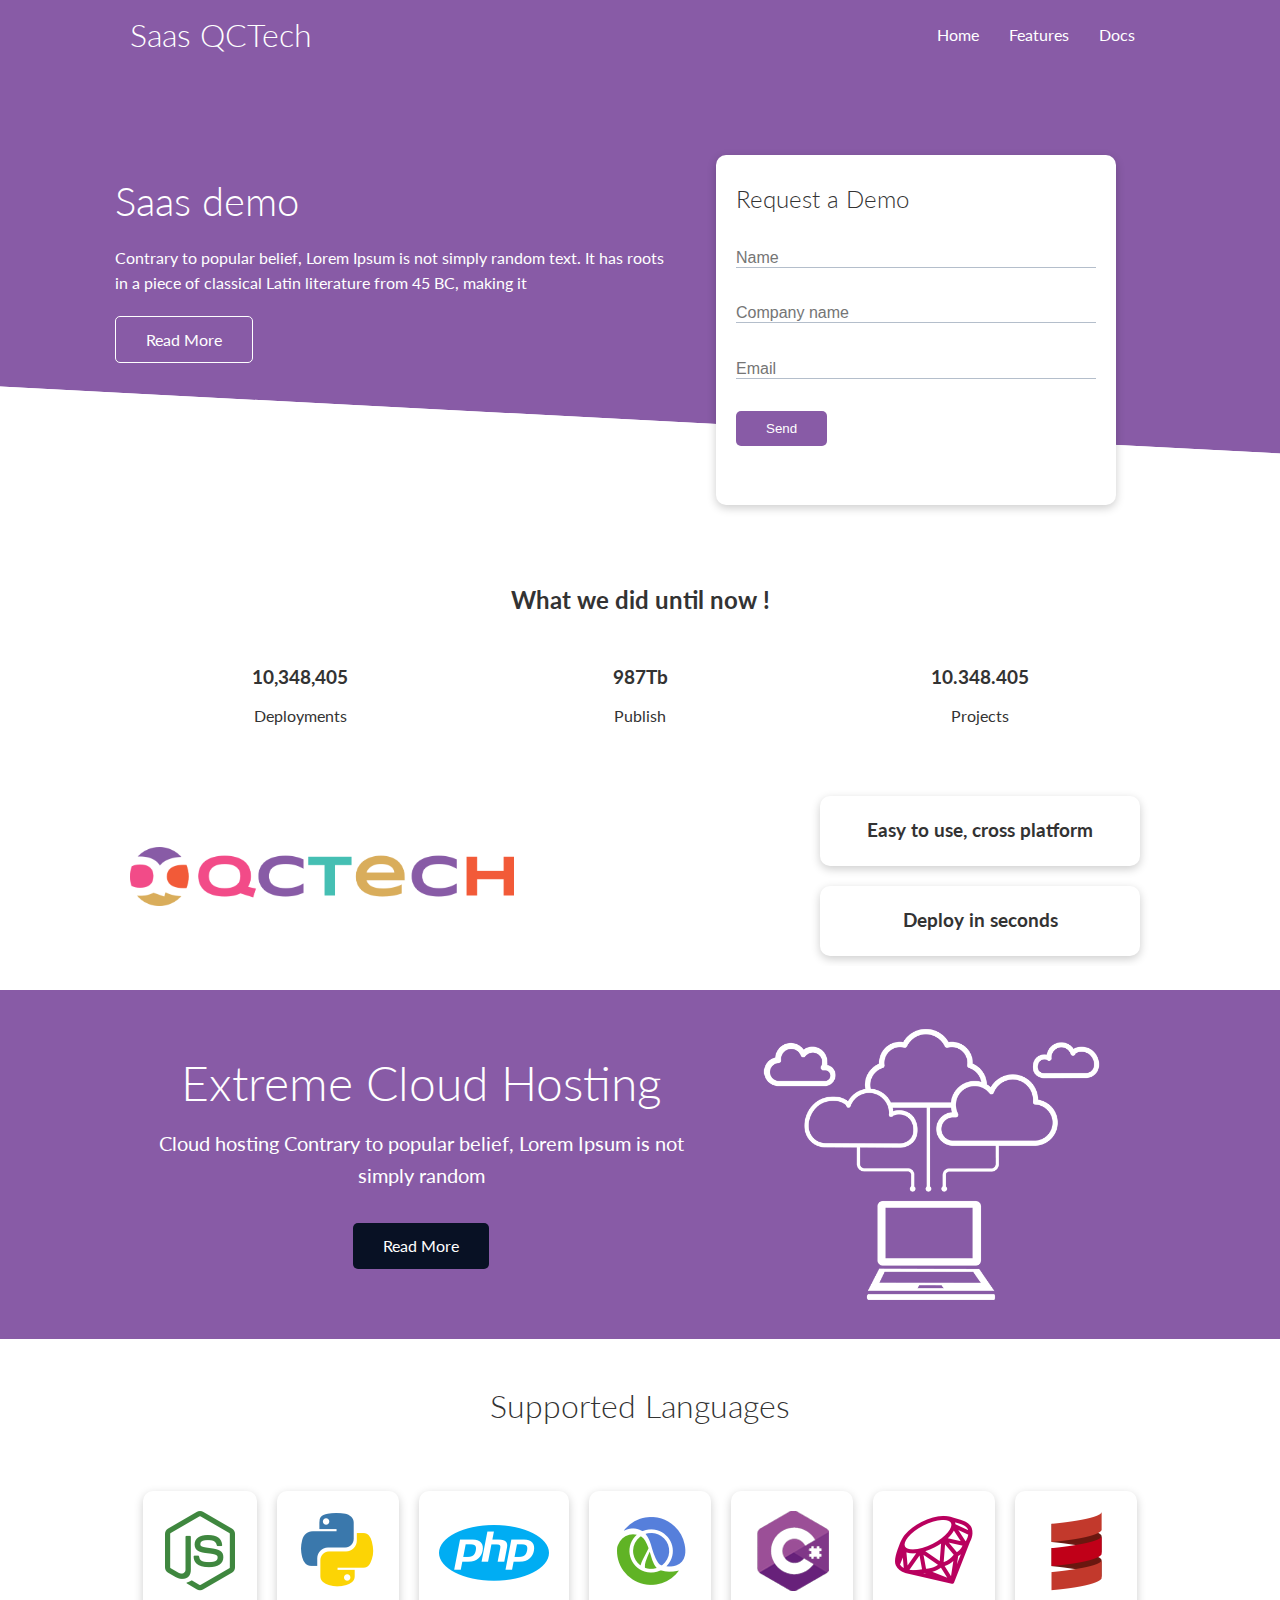
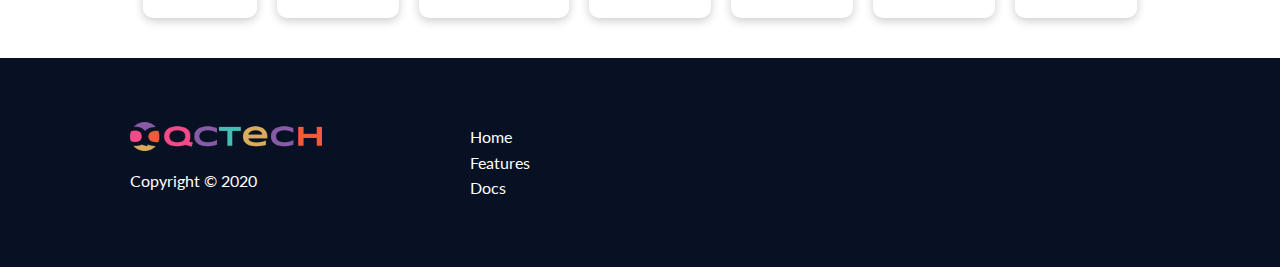
==== index.html @ 573ddb23 "Add files via upload" ====
<!DOCTYPE html>

<html>

<head>
    <meta charset="utf-8">
    <meta http-equiv="X-UA-Compatible" content="IE=edge">
    <title>Saas | Start-up </title>
    <meta name="description" content="">
    <meta name="viewport" content="width=device-width, initial-scale=1">
    <link rel="stylesheet" href="css/style.css">
    <link rel="stylesheet" href="css/utilities.css">
    <link rel="stylesheet" href="https://cdnjs.cloudflare.com/ajax/libs/font-awesome/5.15.1/css/all.min.css" integrity="sha512-+4zCK9k+qNFUR5X+cKL9EIR+ZOhtIloNl9GIKS57V1MyNsYpYcUrUeQc9vNfzsWfV28IaLL3i96P9sdNyeRssA==" crossorigin="anonymous" />
</head>

<body>
    <!--NAVBAR-->
    <div class="navbar">
        <div class="container flex">
            <h1 class="logo">Saas QCTech</h1>
            <nav>
                <ul>
                    <li><a href="index.html">Home</a></li>
                    <li><a href="features.html">Features</a></li>
                    <li><a href="docs.html">Docs</a></li>
                </ul>
            </nav>

        </div>

    </div>
    <!--SHOWCASE-->
    <section class="showcase">
        <div class="container grid">
            <div class="showcase-text">
                <h1>Saas demo</h1>
                <P>Contrary to popular belief, Lorem Ipsum is not simply random text. It has roots in a piece of classical Latin literature from 45 BC, making it

                </P>
                <a href="features.html" class="btn btn-outline">Read More</a>
            </div>
            <div class="showcase-form card">
                <h2>Request a Demo</h2>
                <form>
                    <div class="form-control">
                        <input type="text" name="name" placeholder="Name" required>
                    </div>
                    <div class="form-control">
                        <input type="text" name="company" placeholder="Company name" required>
                    </div>
                    <div class="form-control">
                        <input type="email" name="email" placeholder="Email" required>
                    </div>
                    <input type="submit" value="Send" class="btn btn-primary">
                </form>
            </div>

        </div>
    </section>
    <!--stats-->
    <section class="stats">

        <div class="container">
            <h2 class="stats-heading text-center my-1">
                What we did until now !
            </h2>

            <div class="grid grid-3 text-center my-4">
                <div>
                    <i class="fas fa-server fa-3x my-1"></i>
                    <h3>10,348,405</h3>
                    <p class="text-secondary">Deployments</p>
                </div>
                <div><i class="fas fa-upload fa-3x my-1"></i>
                    <h3>987Tb</h3>
                    <p class="text-secondary">Publish</p>
                </div>
                <div>
                    <i class="fas fa-project-diagram fa-3x my-1"></i>
                    <h3>10.348.405</h3>
                    <p class="text-secondary">Projects</p>
                </div>
            </div>
        </div>

    </section>
    <!--cli-->
    <section class="cli">
        <div class="container grid">
            <img src="images/qctechLOGO.png" alt="">
            <div class="card">
                <h3>Easy to use, cross platform</h3>
            </div>
            <div class="card">
                <h3>Deploy in seconds</h3>
            </div>
        </div>

    </section>

    <!--Cloud-->
    <section class="cloud bg-primary my-2 py-2">
        <div class="container grid">
            <div class="text-center">
                <h2 class="lg"> Extreme Cloud Hosting</h2>
                <p class="lead my-1"> Cloud hosting Contrary to popular belief, Lorem Ipsum is not simply random</p>
                <a href="features.html" class="btn btn-dark my-1">Read More</a>

            </div>
            <img src="images/cloud.png" alt="">
        </div>

    </section>

    <!--languages-->

    <section class="languages">
        <h2 class="md text-center my-4">Supported Languages</h2>
        <div class="container flex">


            <div class="card">
                <img src="images/logos/node.png" alt="">
            </div>
            <div class="card">
                <img src="images/logos/python.png" alt="">
            </div>
            <div class="card">
                <img src="images/logos/php.png" alt="">
            </div>
            <div class="card">
                <img src="images/logos/clojure.png" alt="">
            </div>
            <div class="card">
                <img src="images/logos/csharp.png" alt="">
            </div>
            <div class="card">
                <img src="images/logos/ruby.png" alt="">
            </div>
            <div class="card">
                <img src="images/logos/scala.png" alt="">
            </div>
        </div>

    </section>

    <!-- FOOTER -->
    <footer class="footer bg-dark  py-5">
        <div class="container grid grid-3">
            <div>
                <img src="images/qctechLOGO.png" alt="">
                <P>Copyright &copy; 2020</P>
            </div>
            <nav>
                <ul>
                    <li> <a href="index.html">Home</a></li>
                    <li> <a href="features.html">Features</a></li>
                    <li> <a href="docs.html">Docs</a></li>
                </ul>
            </nav>
            <div class="social">
                <a href=""><i class="fab fa-twitter fa-2x "></i></a>
                <a href=""><i class="fab fa-facebook fa-2x"></i></a>
                <a href=""><i class="fab fa-instagram fa-2x"></i></a>
                <a href=""><i class="fab fa-github fa-2x"></i></a>
            </div>

        </div>
    </footer>



    <script src=""></script>
</body>

</html>
---- css/style.css ----
@import url('https://fonts.googleapis.com/css2?family=Lato:wght@300&display=swap');
 :root {
    --primary-color: rgb(136, 91, 166);
    --secondary-color: rgb(242, 75, 136);
    --dark-color: #081124;
    --light-color: #f4f4f4;
    --success-color: #5cb85c;
    --error-color: #d9534f;
}

* {
    box-sizing: border-box;
    padding: 0;
    margin: 0;
}

body {
    font-family: 'Lato', sans-serif;
    color: #333;
    line-height: 1.6;
}

ul {
    list-style-type: none;
}

a {
    text-decoration: none;
    color: #fff;
}

h1,
h2 {
    font-weight: 300;
    line-height: 1.2;
    margin: 10px 0;
}

p {
    margin: 10px 0;
}

img {
    width: 100%;
}


/*NAVBAR*/

.navbar {
    background-color: var(--primary-color);
    color: #fff;
    height: 70px;
}

.navbar ul {
    display: flex;
}

.navbar a {
    color: #fff;
    padding: 10px;
    margin: 0 5px;
}

.navbar a:hover {
    border-bottom: 2px #fff solid;
}

.navbar .flex {
    justify-content: space-between;
}


/*SHOWCASE*/

.showcase {
    height: 400px;
    background-color: var(--primary-color);
    color: #fff;
    position: relative;
}

.showcase h1 {
    font-size: 40px;
    margin: 0;
}

.showcase p {
    margin: 20px 0;
}

.showcase-text {
    animation: slideFromLeft 1s ease-in;
}

.showcase .grid {
    grid-template-columns: 55% 45%;
    gap: 30px;
    overflow: visible;
}

.showcase-form {
    position: relative;
    top: 60px;
    height: 350px;
    width: 400px;
    padding: 40px;
    z-index: 100;
    animation: slideFromRight 1s ease-in;
}

.showcase-form .form-control {
    margin: 30px 0;
}

.showcase-form input[type='text'],
.showcase-form input[type='email'] {
    border: 0;
    border-bottom: 1px solid #b4becb;
    width: 100%;
    font-size: 16px;
}

.showcase-form input:focus {
    outline: none;
}

.showcase::before,
.showcase::after {
    position: absolute;
    content: '';
    height: 120px;
    bottom: -70px;
    right: 0;
    left: 0;
    background: #ffffff;
    transform: skewY(3deg);
}

.showcase-form .card:hover {
    transform: none;
}


/*stats*/

.stats {
    padding-top: 100px;
    animation: slideFromBottom 1s ease-in;
}

.stats-heading {
    text-align: center;
    font-weight: bold;
}

.stats.grid h3 {
    font-size: 35px;
}

.stats.grid p {
    font-size: 20px;
    font-weight: bold;
}


/*cli*/

.cli {
    text-align: center;
}

.cli .grid {
    grid-template-columns: repeat(3, 1fr);
    grid-template-rows: repeat(2, 1fr);
}

.cli img {
    width: 30vw;
}


/*take first child and span over 2col and 2row*/

.cli .grid>*:first-child {
    grid-column: 1/span 2;
    grid-row: 1 /span2;
}


/*cloud*/

.cloud .grid {
    grid-template-columns: 4fr 3fr;
}


/*languages*/

.languages .flex {
    flex-wrap: wrap;
}

.languages .card {
    text-align: center;
    margin: 18px 10px 40px;
    transition: transform 0.2s ease-in;
}

.languages .card h4 {
    font-size: 20px;
    margin-bottom: 10px;
}

.languages .card:hover {
    transform: translateY(-10px);
}


/*features*/

.features-main .card:hover {
    transform: none;
}

.features-head img {
    width: 200px;
    justify-self: flex-end;
    margin: 1rem;
}

.features-sub-head img {
    width: 300px;
    justify-self: flex-end;
}

.features-main .card>i {
    margin-right: 20px;
}

.features-main .grid {
    padding: 40px;
}

.features-main .grid>*:first-child {
    grid-column: 1/span 3;
}

.features-main .grid>*:nth-child(2) {
    grid-column: 1/span 2;
}

.flex-gap {
    display: inline-flex;
    flex-wrap: wrap;
}


/*docs*/

.docs-main .card:hover {
    transform: none;
}

.docs-main nav li {
    font-size: 17px;
    padding-bottom: 5px;
    margin-bottom: 5px;
    border-bottom: 1px rgba(82, 77, 77, 0.24) solid;
}

.docs-main a:hover {
    font-weight: bold;
}

.docs-main h3 {
    margin: 20px 0;
}

.docs-main .grid {
    grid-template-columns: 1fr 2fr;
    align-items: flex-start;
}

.docs-head img {
    width: 200px;
    justify-self: flex-end;
    margin: 1rem;
}

#alink a {
    color: black;
}

code,
pre {
    background-color: black;
    color: white;
    padding: 10px;
}


/*footer*/

.social a {
    margin: 1rem;
}

.footer img {
    width: 15vw;
}


/*Animations*/

@keyframes slideFromLeft {
    0% {
        transform: translateX(-100%);
    }
    100% {
        transform: translateX(0);
    }
}

@keyframes slideFromRight {
    0% {
        transform: translateX(100%);
    }
    100% {
        transform: translateX(0);
    }
}

@keyframes slideFromTop {
    0% {
        transform: translateY(-100%);
    }
    100% {
        transform: translateX(0);
    }
}

@keyframes slideFromBottom {
    0% {
        transform: translateY(100%);
    }
    100% {
        transform: translateX(0);
    }
}


/*Tablets and under*/

@media(max-width:768px) {
    .grid,
    .footer .grid,
    .showcase .grid,
    .cli .grid,
    .cloud .grid,
    .stats .grid,
    .features-head .grid,
    .features-sub-head .grid,
    .features-main .grid,
    .docs-head .grid,
    .docs-main .grid {
        grid-template-columns: 1fr;
        grid-template-rows: 1fr;
    }
    .features-main .grid>*:first-child {
        grid-column: 1;
    }
    .features-main .grid>*:nth-child(2) {
        grid-column: 1;
    }
    .showcase,
    .features-head,
    .features-sub-head,
    .features-main,
    .docs-head,
    .docs-main {
        height: auto;
        text-align: center;
    }
    .features-head img,
    .docs-head img {
        width: 200px;
        justify-self: center;
        margin: 1rem;
    }
    .features-sub-head img {
        width: 300px;
        justify-self: center;
    }
    .flex-gap {
        display: flex;
        flex-direction: column;
        align-items: center;
    }
    .showcase-text {
        text-align: center;
        margin-top: 40px;
    }
    .showcase-form {
        justify-self: center;
        margin: auto;
    }
    .cli .grid>*:first-child {
        grid-column: 1;
        grid-row: 1;
    }
    .cli img {
        width: 75vw;
    }
    .footer {
        text-align: center;
    }
    .footer ul {
        margin-bottom: 2rem;
    }
    .footer img {
        width: 45vw;
    }
}


/*Mobile*/

@media(max-width:500px) {
    .navbar {
        height: 110px;
    }
    .navbar .flex {
        flex-direction: column;
    }
    .navbar ul {
        padding: 10px;
        background-color: rgba(0, 0, 0, .1);
    }
    .showcase {
        width: 100vw;
        height: auto;
        text-align: center;
    }
    .showcase-text {
        padding: 0 3rem;
        text-align: center;
        margin-top: 40px;
    }
    .showcase-form {
        width: 100%;
        justify-self: center;
        margin: auto;
    }
    .footer .container {
        width: 100%;
        text-align: center;
    }
    .footer .social {
        text-align: center;
        display: flex;
        align-self: auto;
    }
    .social a {
        margin: auto;
        padding-top: 2rem;
    }
}
---- css/utilities.css ----
/*UTILITIES*/

.container {
    max-width: 1100px;
    margin: 0 auto;
    overflow: auto;
    padding: 0 40px;
}

.card {
    background-color: #fff;
    border-radius: 10px;
    color: #333;
    box-shadow: 0 3px 10px rgba(0, 0, 0, .2);
    padding: 20px;
    margin: 10px;
}

.btn {
    display: inline-block;
    padding: 10px 30px;
    cursor: pointer;
    background: var(--primary-color);
    border-radius: 5px;
    color: #fff;
    border: none;
}

.btn-outline {
    background-color: transparent;
    border: 1px solid #fff;
    color: white;
}


/*background and color buttons*/

.bg-primary,
.btn-primary {
    background-color: var(--primary-color);
    color: white;
}

.bg-secondary,
.btn-secondary {
    background-color: var(--secondary-color);
    color: white;
}

.bg-dark,
.btn-dark {
    background-color: var(--dark-color);
    color: white;
}

.bg-dark a {
    color: white;
}

.bg-light,
.btn-light {
    background-color: var(--light-color);
    color: #333;
}

.btn:hover {
    transform: scale(0.98);
}


/*text sizes*/

.lead {
    font-size: 20px;
}

.sm {
    font-size: 1rem;
}

.md {
    font-size: 2rem;
}

.lg {
    font-size: 3rem;
}

.text-center {
    text-align: center;
}


/*alert*/

.alert {
    background-color: var(--light-color);
    padding: 10px 20px;
    font-weight: bold;
    margin: 15px 0;
}

.alert i {
    margin-right: 10px;
}

.alert-success {
    background-color: var(--success-color);
    color: white;
}

.alert-error {
    background-color: var(--error-color);
    color: white;
}

.flex {
    display: flex;
    justify-content: center;
    align-items: center;
    height: 100%;
}

.grid {
    display: grid;
    grid-template-columns: repeat(2, 1fr);
    justify-content: center;
    align-items: center;
    height: 100%;
}

.grid-3 {
    grid-template-columns: repeat(3, 1fr);
}


/*margins*/

.my-1 {
    margin: 1rem 0;
}

.my-2 {
    margin: 1.5rem 0;
}

.my-3 {
    margin: 2rem 0;
}

.my-4 {
    margin: 3rem 0;
}

.my-5 {
    margin: 4rem;
}

.m-1 {
    margin: 1rem;
}

.m-2 {
    margin: 1.5rem;
}

.m-3 {
    margin: 2rem;
}

.m-4 {
    margin: 3rem;
}

.m-5 {
    margin: 4rem;
}


/*paddings*/

.py-1 {
    padding: 1rem 0;
}

.py-2 {
    padding: 1.5rem 0;
}

.py-3 {
    padding: 2rem 0;
}

.py-4 {
    padding: 3rem 0;
}

.py-5 {
    padding: 4rem;
}

.p-1 {
    padding: 1rem;
}

.p-2 {
    padding: 1.5rem;
}

.p-3 {
    padding: 2rem;
}

.p-4 {
    padding: 3rem;
}

.p-5 {
    padding: 4rem;
}
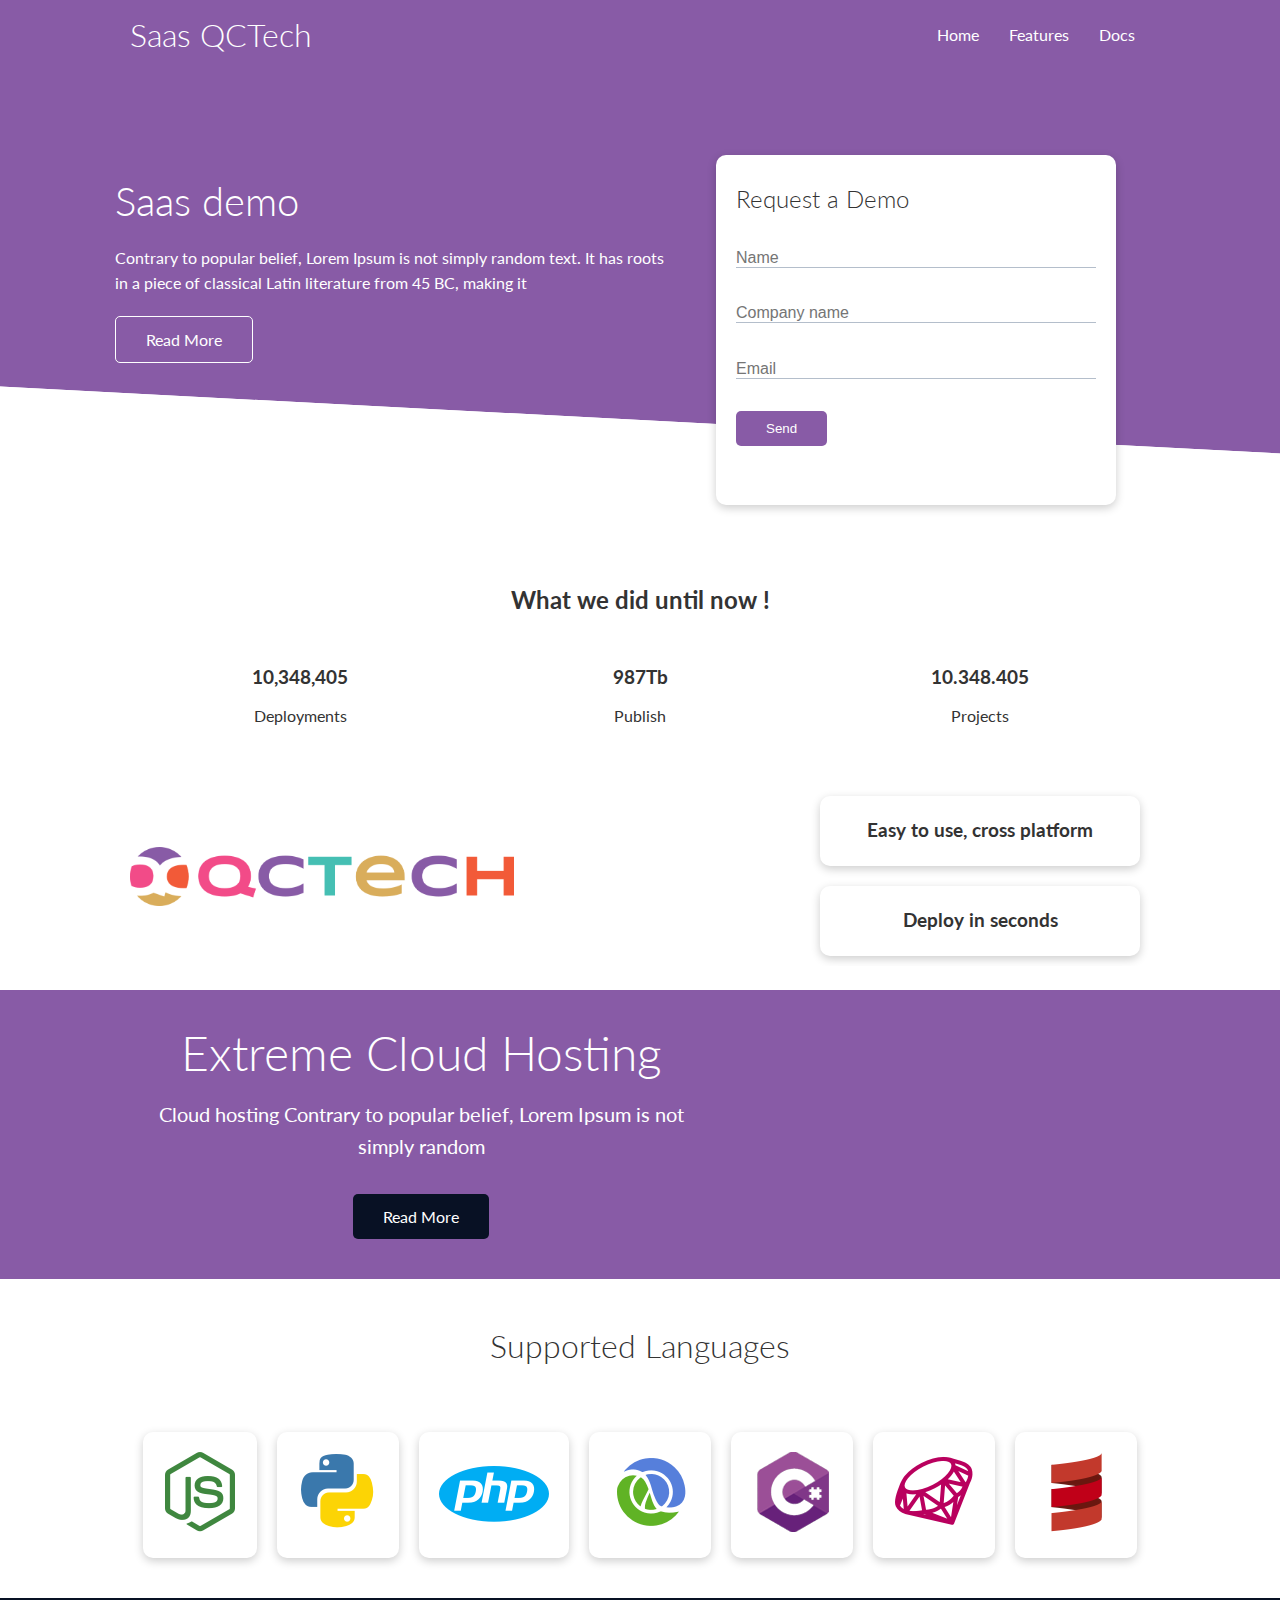
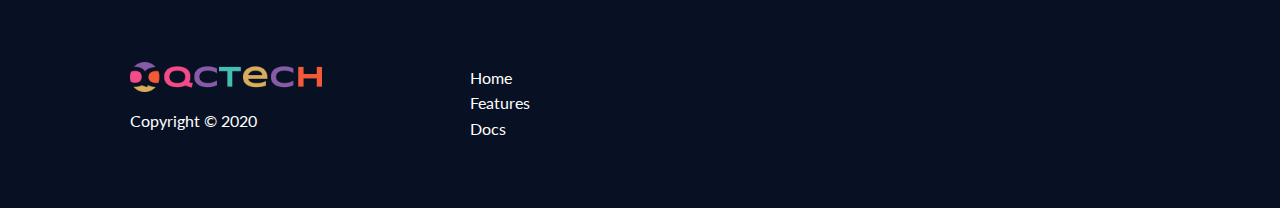
==== commit 1aed711d: "Add files via upload" ====
--- a/index.html
+++ b/index.html
@@ -41,7 +41,7 @@
             </div>
             <div class="showcase-form card">
                 <h2>Request a Demo</h2>
-                <form>
+                <form action="mailto:nerocons@yahoo.com?subject=Request a demo" method="POST" enctype="text/plain">
                     <div class="form-control">
                         <input type="text" name="name" placeholder="Name" required>
                     </div>
@@ -51,7 +51,9 @@
                     <div class="form-control">
                         <input type="email" name="email" placeholder="Email" required>
                     </div>
+
                     <input type="submit" value="Send" class="btn btn-primary">
+                    <!-- <a href="mailto:nerocons@yahoo.com" class="btn btn-primary">Send</a> -->
                 </form>
             </div>
 
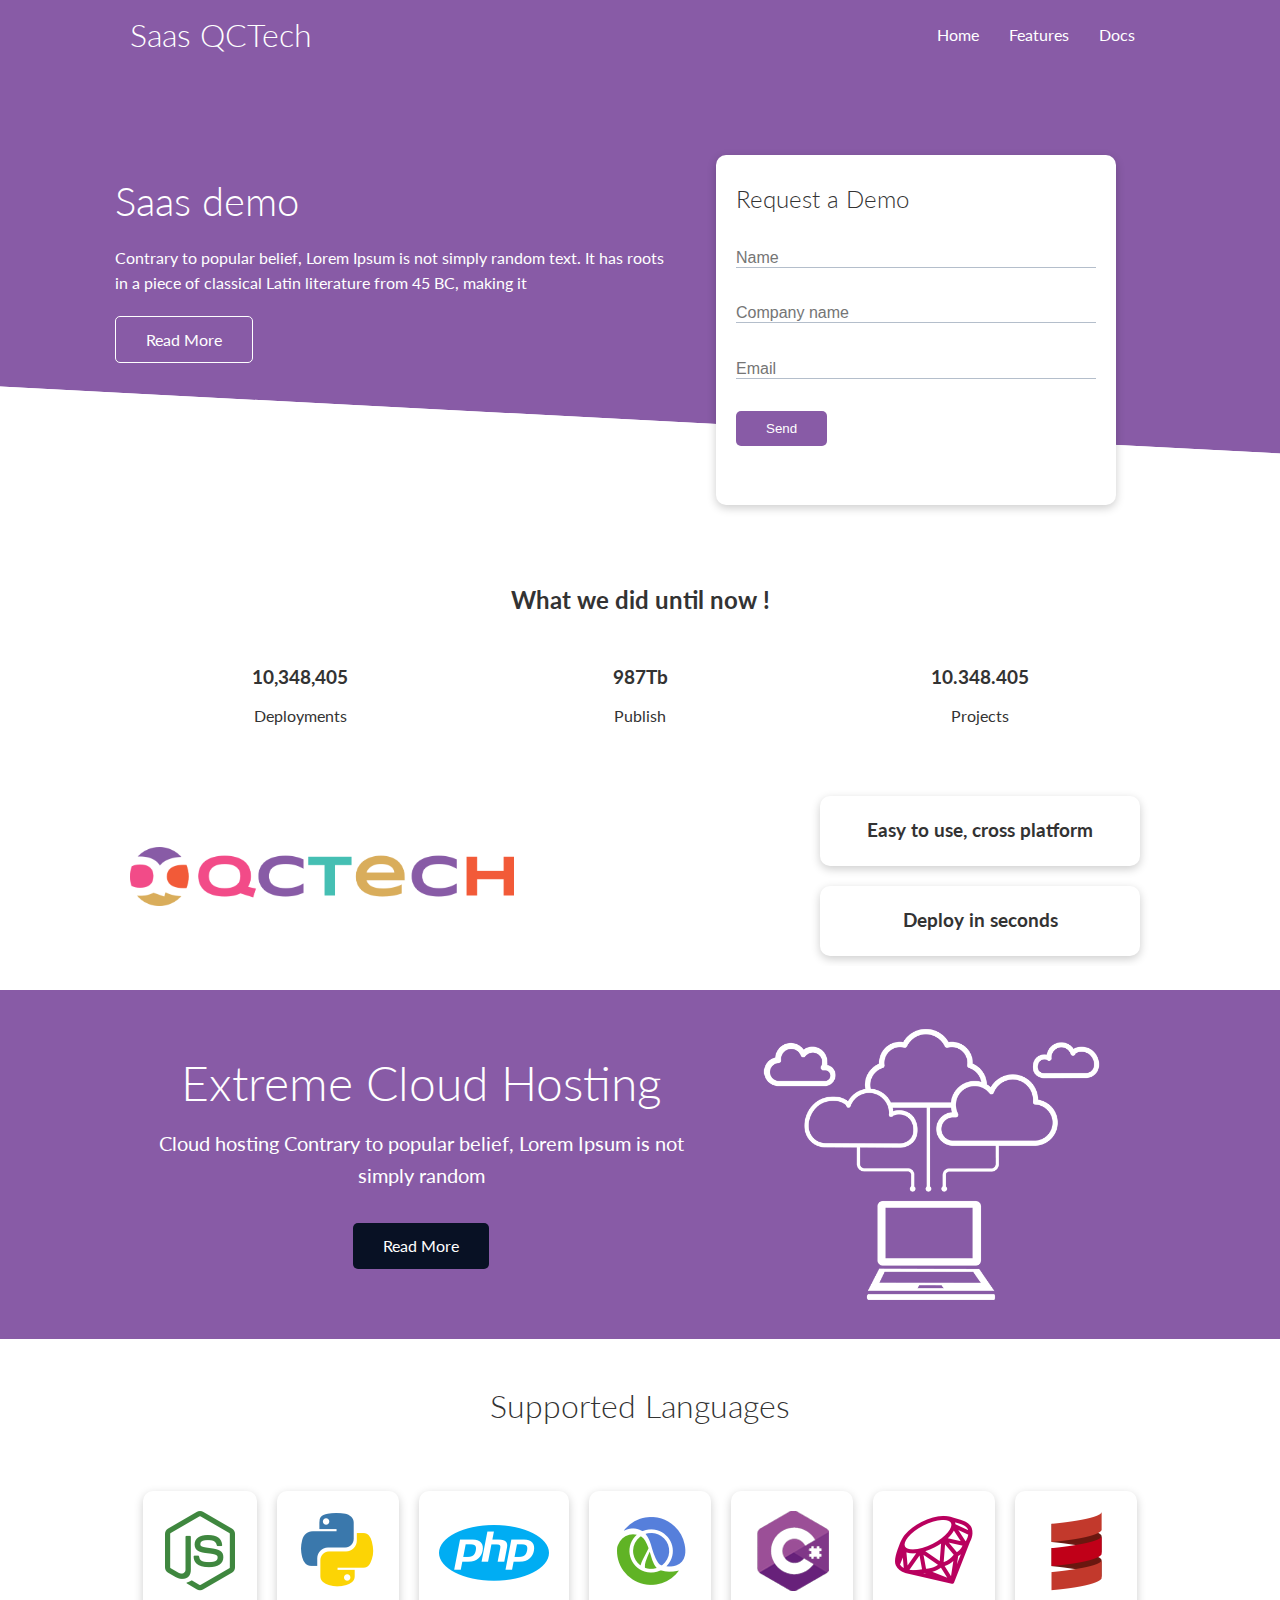
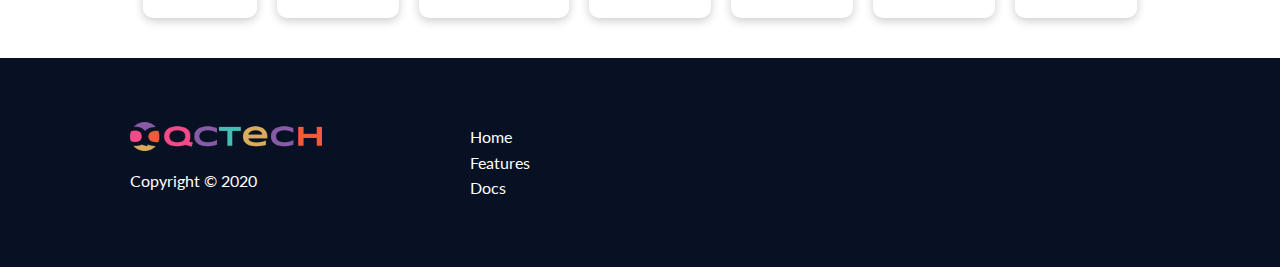
==== commit 2e960df7: "Add files via upload" ====
--- a/index.html
+++ b/index.html
@@ -8,6 +8,7 @@
     <title>Saas | Start-up </title>
     <meta name="description" content="">
     <meta name="viewport" content="width=device-width, initial-scale=1">
+    <link rel="icon" href="logo.png" type="image/png" sizes="16x16">
     <link rel="stylesheet" href="css/style.css">
     <link rel="stylesheet" href="css/utilities.css">
     <link rel="stylesheet" href="https://cdnjs.cloudflare.com/ajax/libs/font-awesome/5.15.1/css/all.min.css" integrity="sha512-+4zCK9k+qNFUR5X+cKL9EIR+ZOhtIloNl9GIKS57V1MyNsYpYcUrUeQc9vNfzsWfV28IaLL3i96P9sdNyeRssA==" crossorigin="anonymous" />
